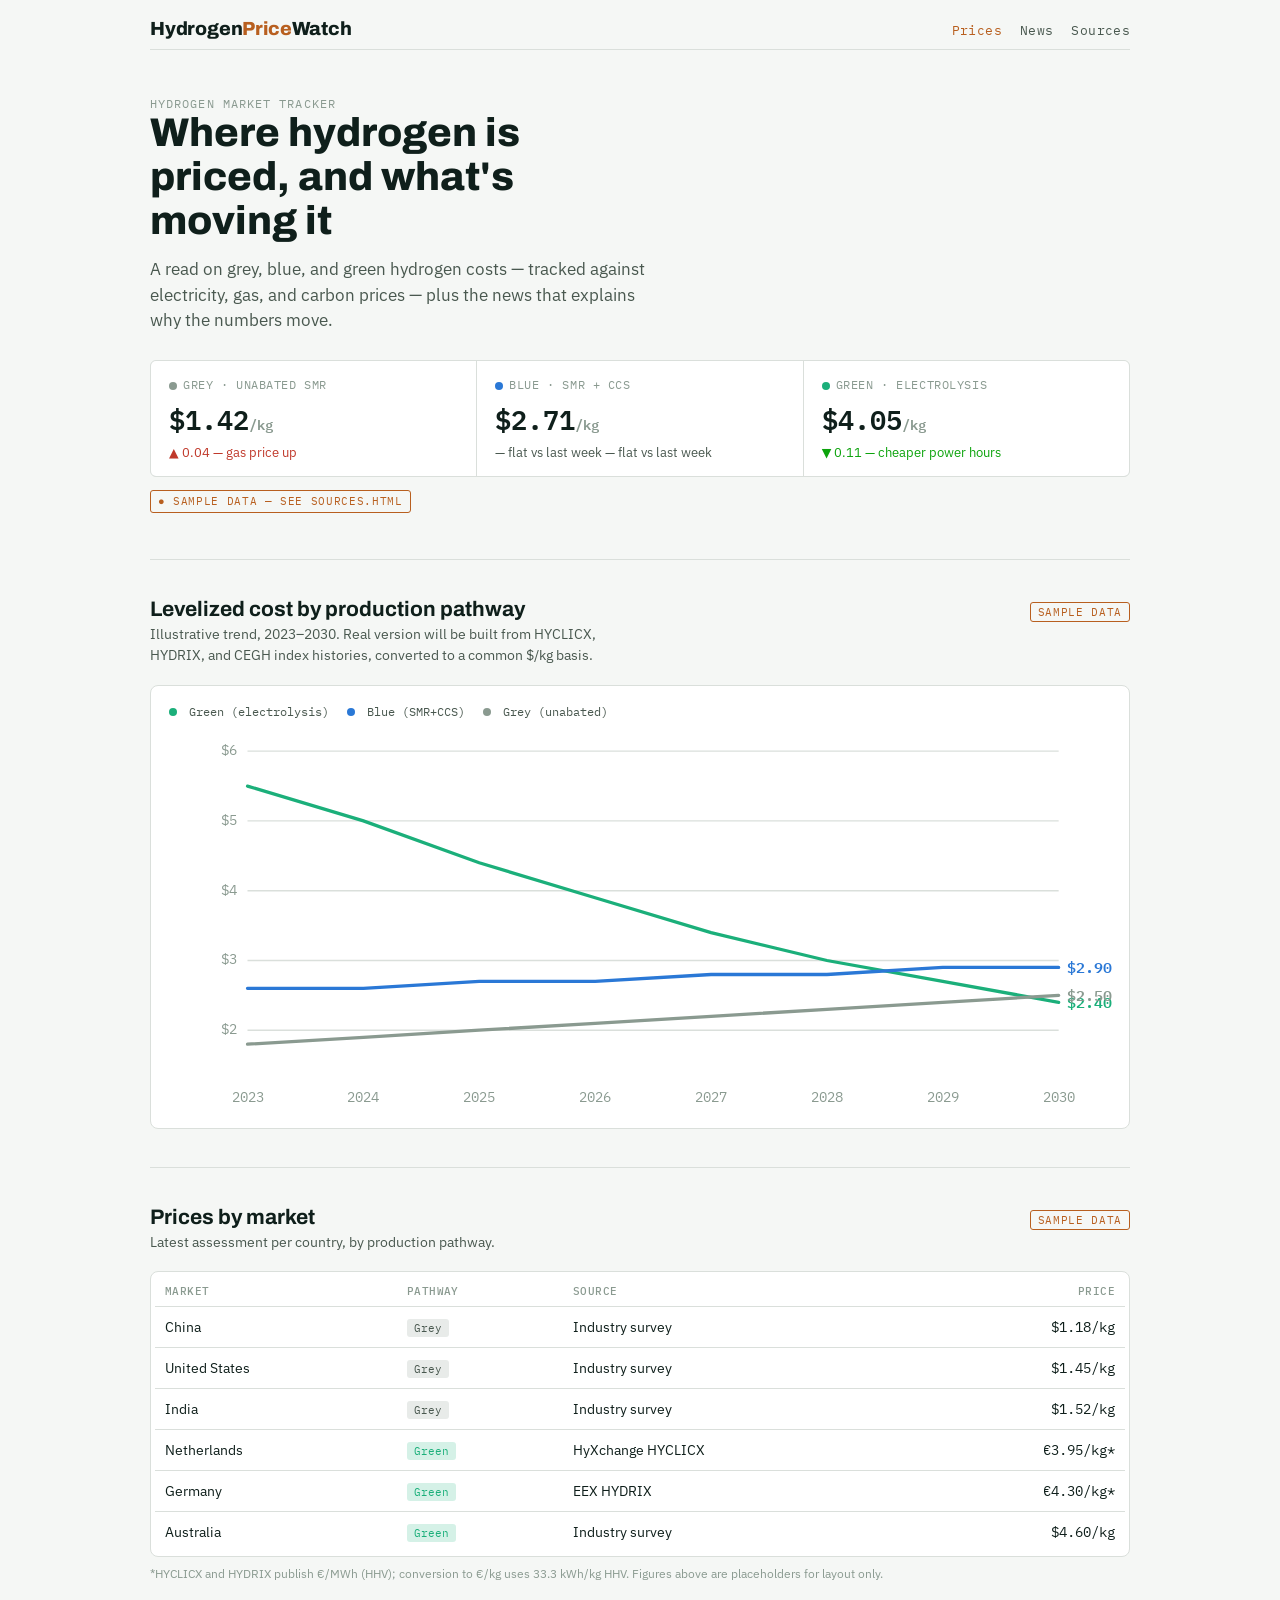
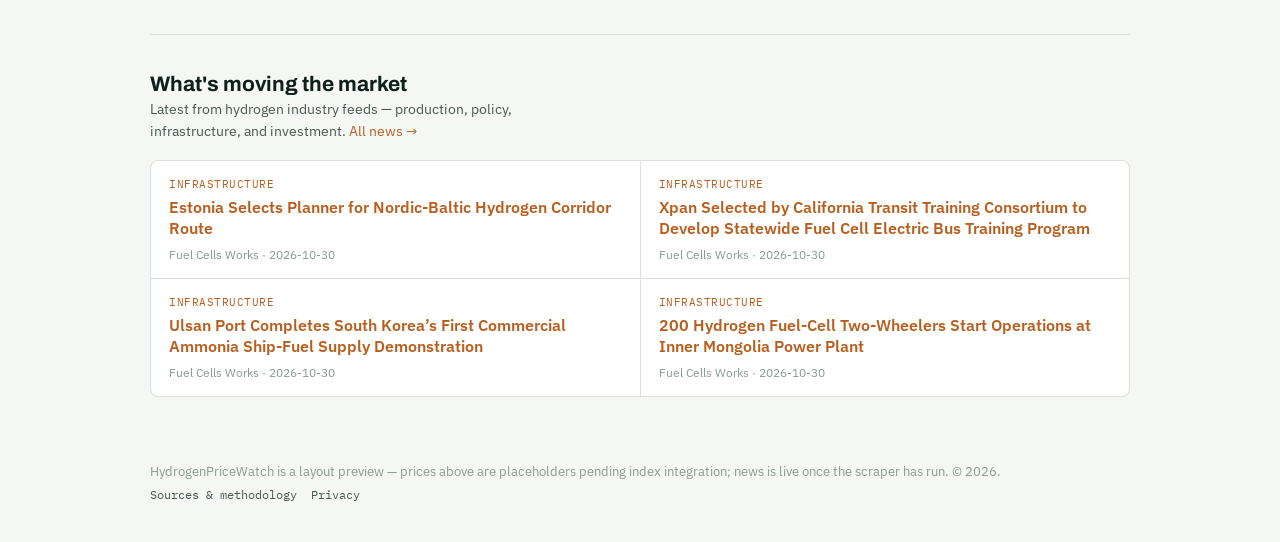
==== index.html @ 7a3e1043 "Scaffold HydrogenPriceWatch site with live news feed and placeholder price tracker Static HTML/CSS/J" ====
<!DOCTYPE html>
<html lang="en">
<head>
<meta charset="UTF-8">
<meta name="viewport" content="width=device-width, initial-scale=1.0">
<meta name="description" content="Hydrogen price tracker and news hub: grey, blue and green hydrogen cost indices, by-market comparisons, and the industry news behind the moves.">
<title>HydrogenPriceWatch — Hydrogen Price Tracker &amp; News</title>
<link rel="canonical" href="https://hydrogenpricewatch.com/">

<link rel="preconnect" href="https://fonts.googleapis.com">
<link rel="preconnect" href="https://fonts.gstatic.com" crossorigin>
<link href="https://fonts.googleapis.com/css2?family=Archivo:wght@600;700;800&family=IBM+Plex+Sans:wght@400;500;600&family=IBM+Plex+Mono:wght@400;500;600&display=swap" rel="stylesheet">
<link rel="stylesheet" href="/assets/css/main.css">

<!-- Google Analytics — replace G-XXXXXXXXXX once a GA4 property exists for this site -->
<script async src="https://www.googletagmanager.com/gtag/js?id=G-XXXXXXXXXX"></script>
<script>
  window.dataLayer = window.dataLayer || [];
  function gtag(){dataLayer.push(arguments);}
  gtag('js', new Date());
  gtag('config', 'G-XXXXXXXXXX');
</script>
</head>
<body>
<div class="wrap">

<header class="site">
  <div class="sitehead">
    <div class="logo">Hydrogen<span>Price</span>Watch</div>
    <nav class="sitenav">
      <a href="/" class="active">Prices</a>
      <a href="/news.html">News</a>
      <a href="/sources.html">Sources</a>
    </nav>
  </div>
</header>

<section class="hero">
  <div class="eyebrow">Hydrogen market tracker</div>
  <h1>Where hydrogen is priced, and what's moving it</h1>
  <p class="lede">A read on grey, blue, and green hydrogen costs — tracked against electricity, gas, and carbon prices — plus the news that explains why the numbers move.</p>

  <div class="snapshot" id="snapshot"></div>
  <p style="margin-top:10px;"><span class="sample-tag">● sample data — see sources.html</span></p>
</section>

<section>
  <div class="section-head">
    <div>
      <h2>Levelized cost by production pathway</h2>
      <p>Illustrative trend, 2023–2030. Real version will be built from HYCLICX, HYDRIX, and CEGH index histories, converted to a common $/kg basis.</p>
    </div>
    <span class="sample-tag">sample data</span>
  </div>

  <div class="chart-wrap">
    <div class="legend">
      <span><span class="dot" style="background:var(--series-aqua)"></span>Green (electrolysis)</span>
      <span><span class="dot" style="background:var(--series-blue)"></span>Blue (SMR+CCS)</span>
      <span><span class="dot" style="background:var(--series-grey)"></span>Grey (unabated)</span>
    </div>
    <svg class="chart" viewBox="0 0 720 300" id="lcoh-chart"></svg>
    <div id="tooltip"></div>
  </div>
</section>

<section id="market">
  <div class="section-head">
    <div>
      <h2>Prices by market</h2>
      <p>Latest assessment per country, by production pathway.</p>
    </div>
    <span class="sample-tag">sample data</span>
  </div>
  <div class="tablewrap">
    <table>
      <thead><tr><th>Market</th><th>Pathway</th><th>Source</th><th style="text-align:right;">Price</th></tr></thead>
      <tbody id="market-table-body"></tbody>
    </table>
  </div>
  <p id="market-footnote" style="font-size:12px;color:var(--muted);margin-top:8px;"></p>
</section>

<section id="news-preview">
  <div class="section-head">
    <div>
      <h2>What's moving the market</h2>
      <p>Latest from hydrogen industry feeds — production, policy, infrastructure, and investment. <a href="/news.html">All news →</a></p>
    </div>
  </div>
  <div class="newsgrid" id="news-grid"></div>
</section>

</div>

<footer class="site"><div class="wrap">
  HydrogenPriceWatch is a layout preview — prices above are placeholders pending index integration; news is live once the scraper has run. © 2026.
  <nav><a href="/sources.html">Sources &amp; methodology</a><a href="/privacy.html">Privacy</a></nav>
</div></footer>

<script src="/assets/js/site.js"></script>
<script>
  Promise.all([
    HPW.loadJSON('/json/price_snapshot.json'),
    HPW.loadJSON('/json/price_history.json'),
    HPW.loadJSON('/json/market_prices.json'),
    HPW.loadJSON('/json/news.json')
  ]).then(function(results){
    HPW.renderSnapshot(results[0]);
    HPW.renderChart(results[1]);
    HPW.renderMarketTable(results[2]);
    HPW.renderNews(results[3], {targetId: 'news-grid', limit: 4});
  });
</script>
</body>
</html>
---- assets/css/main.css ----
/* layout: hero -> today's snapshot cards -> LCOH trend chart -> market comparison table -> news river -> sources/methodology footer */
:root{
  color-scheme: light;
  --bg:#f5f7f5; --surface:#ffffff; --surface-2:#eef2f0;
  --text-primary:#0f1f1b; --text-secondary:#49584f; --muted:#8a9a90;
  --line:#dadfdb; --accent:#b85f1f; --accent-ink:#ffffff;
  --series-blue:#2a78d6; --series-aqua:#1baf7a; --series-grey:#8a9a90;
  --good:#0ca30c;
  --font-display:'Archivo',system-ui,sans-serif;
  --font-body:'IBM Plex Sans',system-ui,sans-serif;
  --font-mono:'IBM Plex Mono',ui-monospace,monospace;
}
@media (prefers-color-scheme: dark){
  :root:not([data-theme="light"]){
    color-scheme: dark;
    --bg:#0e1613; --surface:#15201b; --surface-2:#1b2822;
    --text-primary:#eef2ef; --text-secondary:#b4c2b9; --muted:#74857c;
    --line:#2a3630; --accent:#e08a3c; --accent-ink:#1a1006;
    --series-blue:#3987e5; --series-aqua:#199e70; --series-grey:#8a9a90;
    --good:#0ca30c;
  }
}
:root[data-theme="dark"]{
  color-scheme: dark;
  --bg:#0e1613; --surface:#15201b; --surface-2:#1b2822;
  --text-primary:#eef2ef; --text-secondary:#b4c2b9; --muted:#74857c;
  --line:#2a3630; --accent:#e08a3c; --accent-ink:#1a1006;
  --series-blue:#3987e5; --series-aqua:#199e70; --series-grey:#8a9a90;
  --good:#0ca30c;
}
*{box-sizing:border-box;}
html,body{margin:0;}
body{
  background:var(--bg); color:var(--text-primary);
  font-family:var(--font-body);
  padding-left:max(16px, env(safe-area-inset-left,0px));
  padding-right:max(16px, env(safe-area-inset-right,0px));
}
.wrap{max-width:980px;margin:0 auto;}
h1,h2,h3{font-family:var(--font-display);margin:0;}
p{line-height:1.55;}
.eyebrow{font-family:var(--font-mono);font-size:12px;letter-spacing:.09em;text-transform:uppercase;color:var(--muted);}
a{color:var(--accent);text-decoration:none;}
a:hover{text-decoration:underline;}
.sample-tag{
  display:inline-flex;align-items:center;gap:6px;
  font-family:var(--font-mono);font-size:11px;letter-spacing:.06em;text-transform:uppercase;
  color:var(--accent);border:1px solid var(--accent);border-radius:3px;padding:2px 7px;
}

header.site{padding:18px 0 10px;border-bottom:1px solid var(--line);}
.sitehead{display:flex;align-items:baseline;justify-content:space-between;gap:16px;flex-wrap:wrap;}
.logo{font-family:var(--font-display);font-weight:800;font-size:19px;letter-spacing:-.01em;color:var(--text-primary);}
.logo span{color:var(--accent);}
nav.sitenav{display:flex;gap:18px;font-family:var(--font-mono);font-size:12.5px;letter-spacing:.03em;}
nav.sitenav a{color:var(--text-secondary);}
nav.sitenav a:hover{color:var(--accent);text-decoration:none;}
nav.sitenav a.active{color:var(--accent);}

.hero{padding:46px 0 30px;border-bottom:1px solid var(--line);}
.hero h1{font-size:clamp(26px,4.4vw,40px);font-weight:800;line-height:1.1;max-width:18ch;}
.hero p.lede{font-size:16.5px;color:var(--text-secondary);max-width:50ch;margin-top:14px;}

.snapshot{display:grid;grid-template-columns:repeat(3,1fr);gap:1px;background:var(--line);border:1px solid var(--line);border-radius:6px;overflow:hidden;margin-top:26px;}
.card{background:var(--surface);padding:16px 18px;min-width:0;}
.card .label{font-family:var(--font-mono);font-size:11.5px;letter-spacing:.05em;text-transform:uppercase;color:var(--muted);}
.card .price{font-family:var(--font-mono);font-weight:600;font-size:27px;font-variant-numeric:tabular-nums;margin-top:6px;}
.card .delta{font-size:12.5px;margin-top:4px;color:var(--text-secondary);}
.card .delta.up{color:#c0392b;}
.card .delta.down{color:var(--good);}
.dot{display:inline-block;width:8px;height:8px;border-radius:50%;margin-right:6px;vertical-align:middle;}

section{padding:38px 0;border-bottom:1px solid var(--line);}
section:last-of-type{border-bottom:none;}
.section-head{display:flex;align-items:baseline;justify-content:space-between;gap:12px;flex-wrap:wrap;margin-bottom:18px;}
.section-head h2{font-size:21px;}
.section-head p{color:var(--text-secondary);font-size:14px;margin:4px 0 0;max-width:56ch;}

.chart-wrap{background:var(--surface);border:1px solid var(--line);border-radius:8px;padding:18px 18px 10px;position:relative;}
.legend{display:flex;gap:18px;flex-wrap:wrap;font-family:var(--font-mono);font-size:12px;color:var(--text-secondary);margin-bottom:6px;}
.legend span{display:inline-flex;align-items:center;gap:6px;}
svg.chart{width:100%;height:auto;overflow:visible;display:block;}
.gridline{stroke:var(--line);stroke-width:1;}
.axislabel{font-family:var(--font-mono);font-size:10.5px;fill:var(--muted);}
.endlabel{font-family:var(--font-mono);font-size:11.5px;font-weight:600;}
.hitcol{fill:transparent;}
.hitcol:hover{fill:var(--surface-2);}
.hoverline{stroke:var(--muted);stroke-width:1;stroke-dasharray:3 3;opacity:0;pointer-events:none;}
#tooltip{
  position:absolute;pointer-events:none;background:var(--text-primary);color:var(--bg);
  font-family:var(--font-mono);font-size:11.5px;padding:8px 10px;border-radius:5px;
  opacity:0;transform:translate(-50%,-8px);transition:opacity .08s;white-space:nowrap;z-index:5;
}
#tooltip .row{display:flex;gap:8px;justify-content:space-between;font-variant-numeric:tabular-nums;}

table{width:100%;border-collapse:collapse;font-size:14px;}
th{font-family:var(--font-mono);font-size:11px;letter-spacing:.04em;text-transform:uppercase;color:var(--muted);text-align:left;font-weight:500;padding:8px 10px;border-bottom:1px solid var(--line);}
td{padding:11px 10px;border-bottom:1px solid var(--line);}
td.num{font-family:var(--font-mono);font-variant-numeric:tabular-nums;text-align:right;}
tr:last-child td{border-bottom:none;}
.typepill{font-family:var(--font-mono);font-size:11px;padding:2px 7px;border-radius:3px;}
.pill-grey{background:color-mix(in srgb, var(--series-grey) 20%, transparent);color:var(--text-secondary);}
.pill-blue{background:color-mix(in srgb, var(--series-blue) 18%, transparent);color:var(--series-blue);}
.pill-green{background:color-mix(in srgb, var(--series-aqua) 18%, transparent);color:var(--series-aqua);}
.tablewrap{overflow-x:auto;border:1px solid var(--line);border-radius:8px;background:var(--surface);padding:4px;}
.tablewrap table{min-width:560px;}

.newsgrid{display:grid;grid-template-columns:repeat(2,1fr);gap:1px;background:var(--line);border:1px solid var(--line);border-radius:8px;overflow:hidden;}
.newsitem{background:var(--surface);padding:16px 18px;min-width:0;}
.newsitem .cat{font-family:var(--font-mono);font-size:10.5px;letter-spacing:.05em;text-transform:uppercase;color:var(--accent);}
.newsitem h3{font-size:15.5px;margin-top:6px;line-height:1.35;font-family:var(--font-body);font-weight:600;}
.newsitem .meta{font-size:12px;color:var(--muted);margin-top:8px;}
.newslist{display:flex;flex-direction:column;gap:1px;background:var(--line);border:1px solid var(--line);border-radius:8px;overflow:hidden;}
.newslist .newsitem{display:flex;flex-wrap:wrap;gap:4px 14px;align-items:baseline;}
.newslist .newsitem h3{flex:1;min-width:220px;margin-top:0;}

.sourcelist{display:grid;gap:10px;}
.sourcerow{display:flex;gap:14px;padding:12px 14px;background:var(--surface);border:1px solid var(--line);border-radius:6px;align-items:baseline;flex-wrap:wrap;}
.sourcerow .name{font-weight:600;min-width:220px;}
.sourcerow .desc{color:var(--text-secondary);font-size:13.5px;flex:1;min-width:0;}

.prose{max-width:70ch;}
.prose h3{font-size:16px;margin-top:22px;margin-bottom:8px;}
.prose p{color:var(--text-secondary);font-size:14.5px;}

footer.site{padding:28px 0 40px;color:var(--muted);font-size:12.5px;}
footer.site a{color:var(--text-secondary);}
footer.site nav{display:flex;gap:14px;margin-top:8px;font-family:var(--font-mono);font-size:12px;}

@media (max-width:640px){
  .snapshot{grid-template-columns:1fr;}
  .newsgrid{grid-template-columns:1fr;}
}
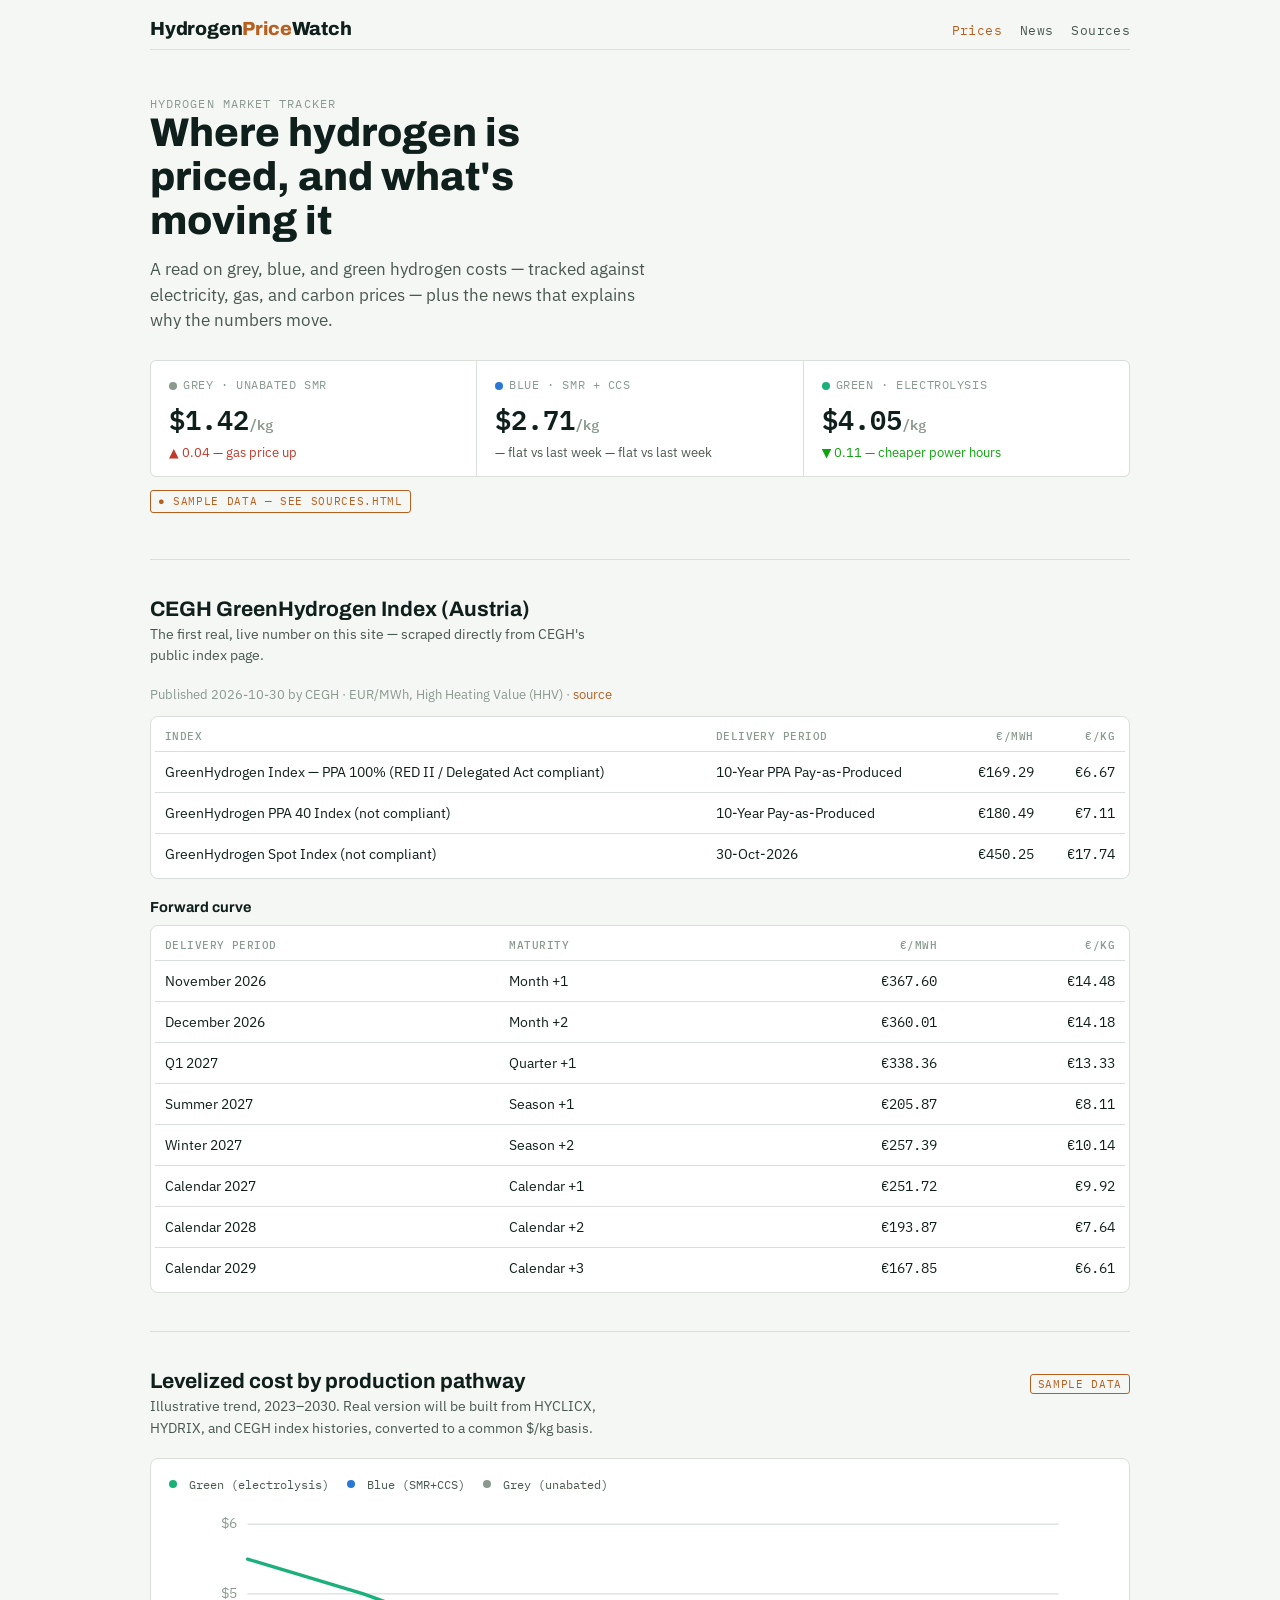
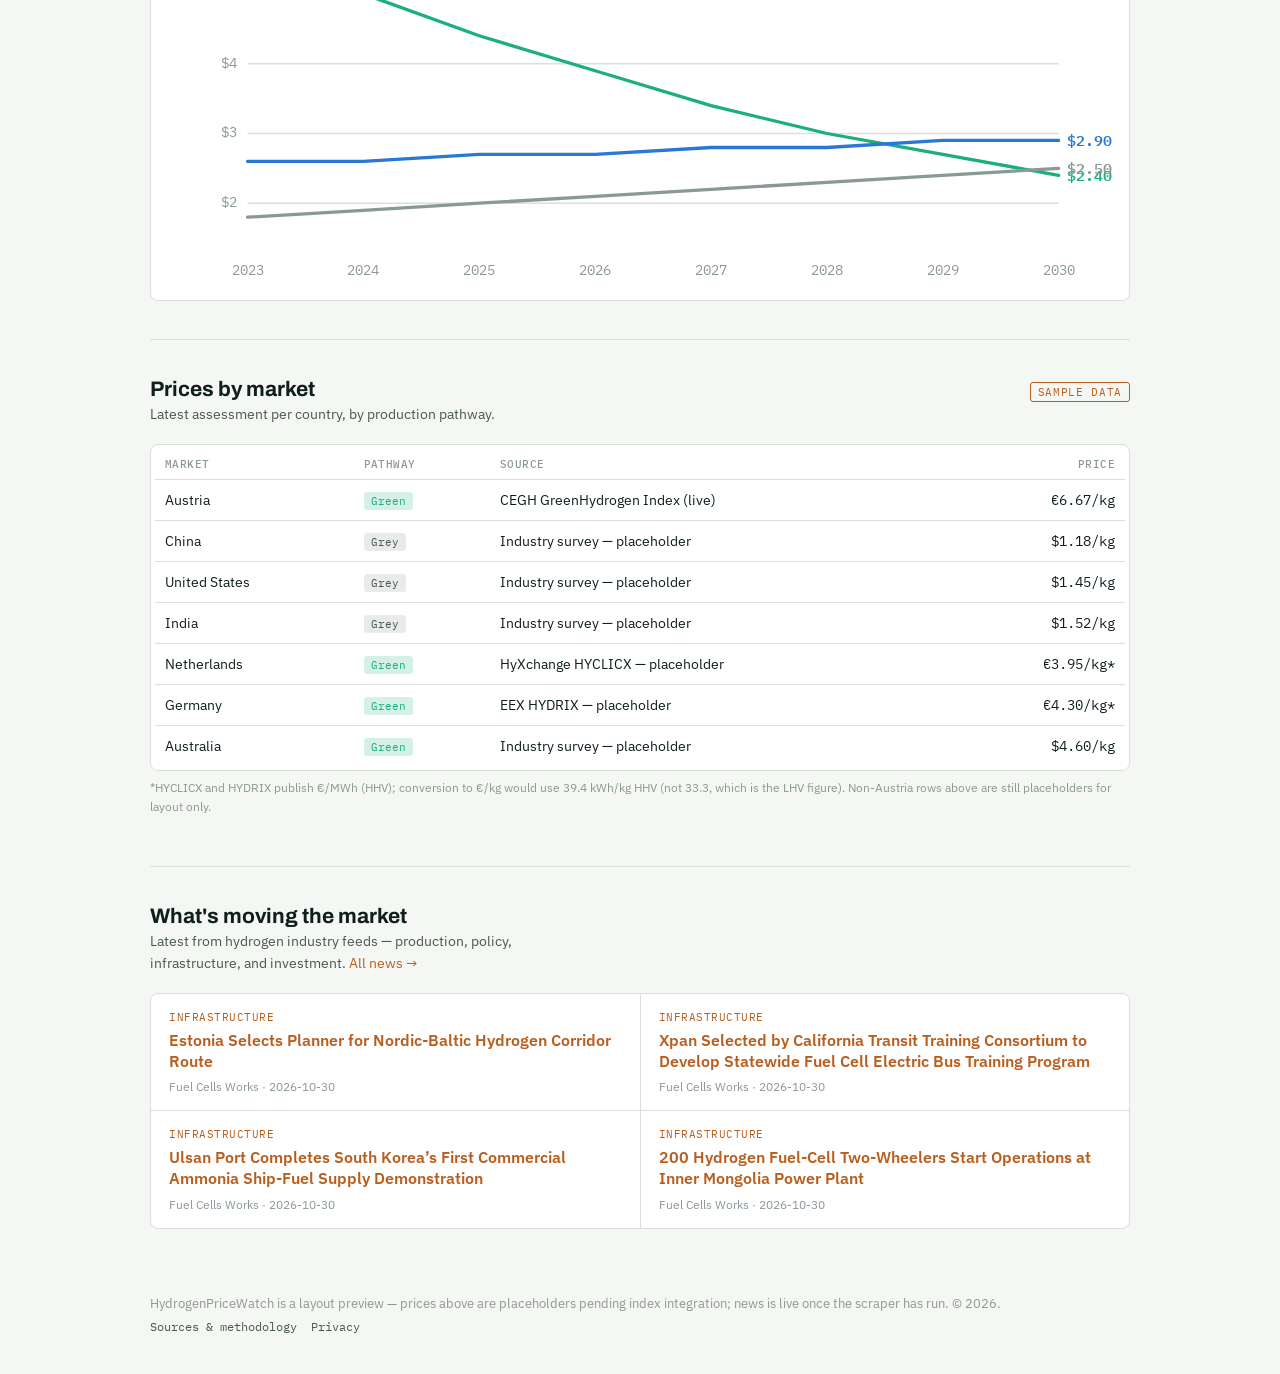
==== commit 4229b2f5: "Add real CEGH GreenHydrogen Index scraper, wire it into the home page CEGH publishes PPA100/PPA40/sp" ====
--- a/index.html
+++ b/index.html
@@ -42,6 +42,16 @@
 
   <div class="snapshot" id="snapshot"></div>
   <p style="margin-top:10px;"><span class="sample-tag">● sample data — see sources.html</span></p>
+</section>
+
+<section id="cegh">
+  <div class="section-head">
+    <div>
+      <h2>CEGH GreenHydrogen Index (Austria)</h2>
+      <p>The first real, live number on this site — scraped directly from CEGH's public index page.</p>
+    </div>
+  </div>
+  <div id="cegh-index"></div>
 </section>
 
 <section>
@@ -104,12 +114,14 @@
     HPW.loadJSON('/json/price_snapshot.json'),
     HPW.loadJSON('/json/price_history.json'),
     HPW.loadJSON('/json/market_prices.json'),
-    HPW.loadJSON('/json/news.json')
+    HPW.loadJSON('/json/news.json'),
+    HPW.loadJSON('/json/cegh_index.json')
   ]).then(function(results){
     HPW.renderSnapshot(results[0]);
     HPW.renderChart(results[1]);
     HPW.renderMarketTable(results[2]);
     HPW.renderNews(results[3], {targetId: 'news-grid', limit: 4});
+    HPW.renderCeghIndex(results[4]);
   });
 </script>
 </body>
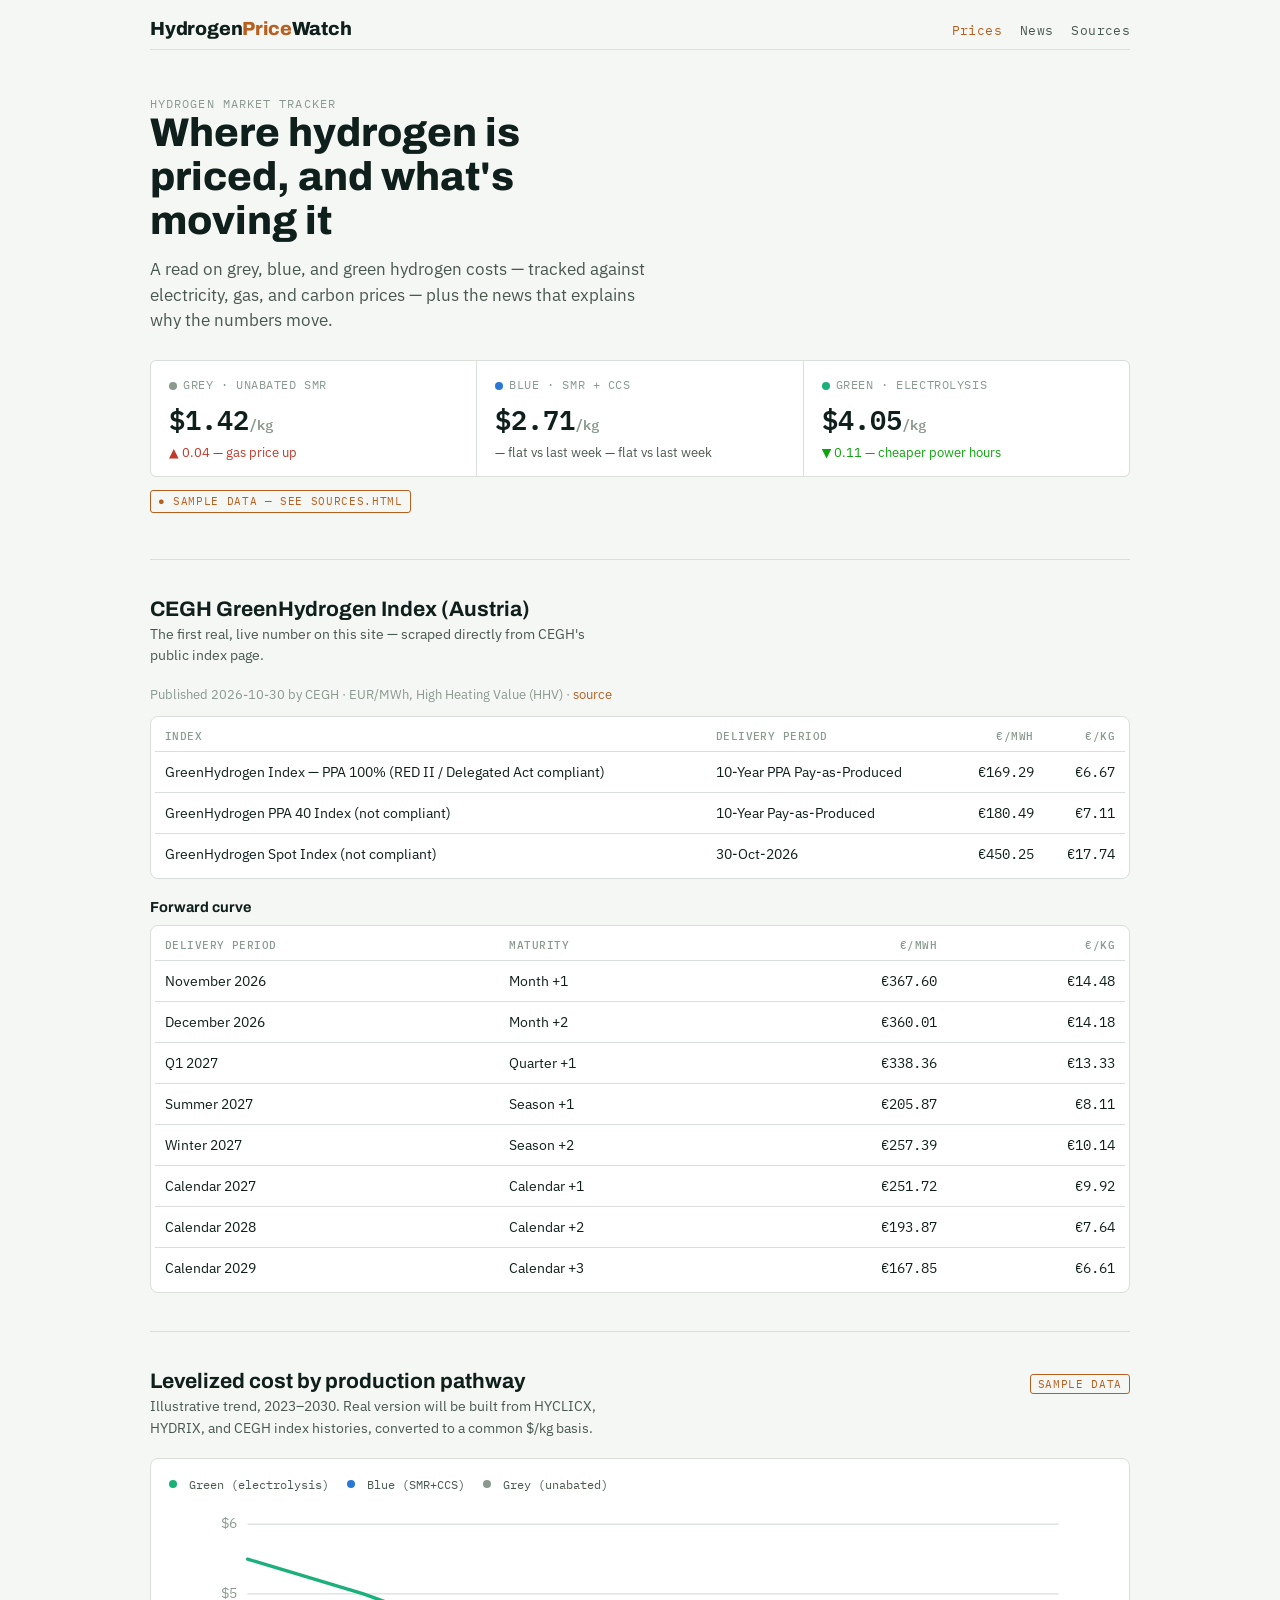
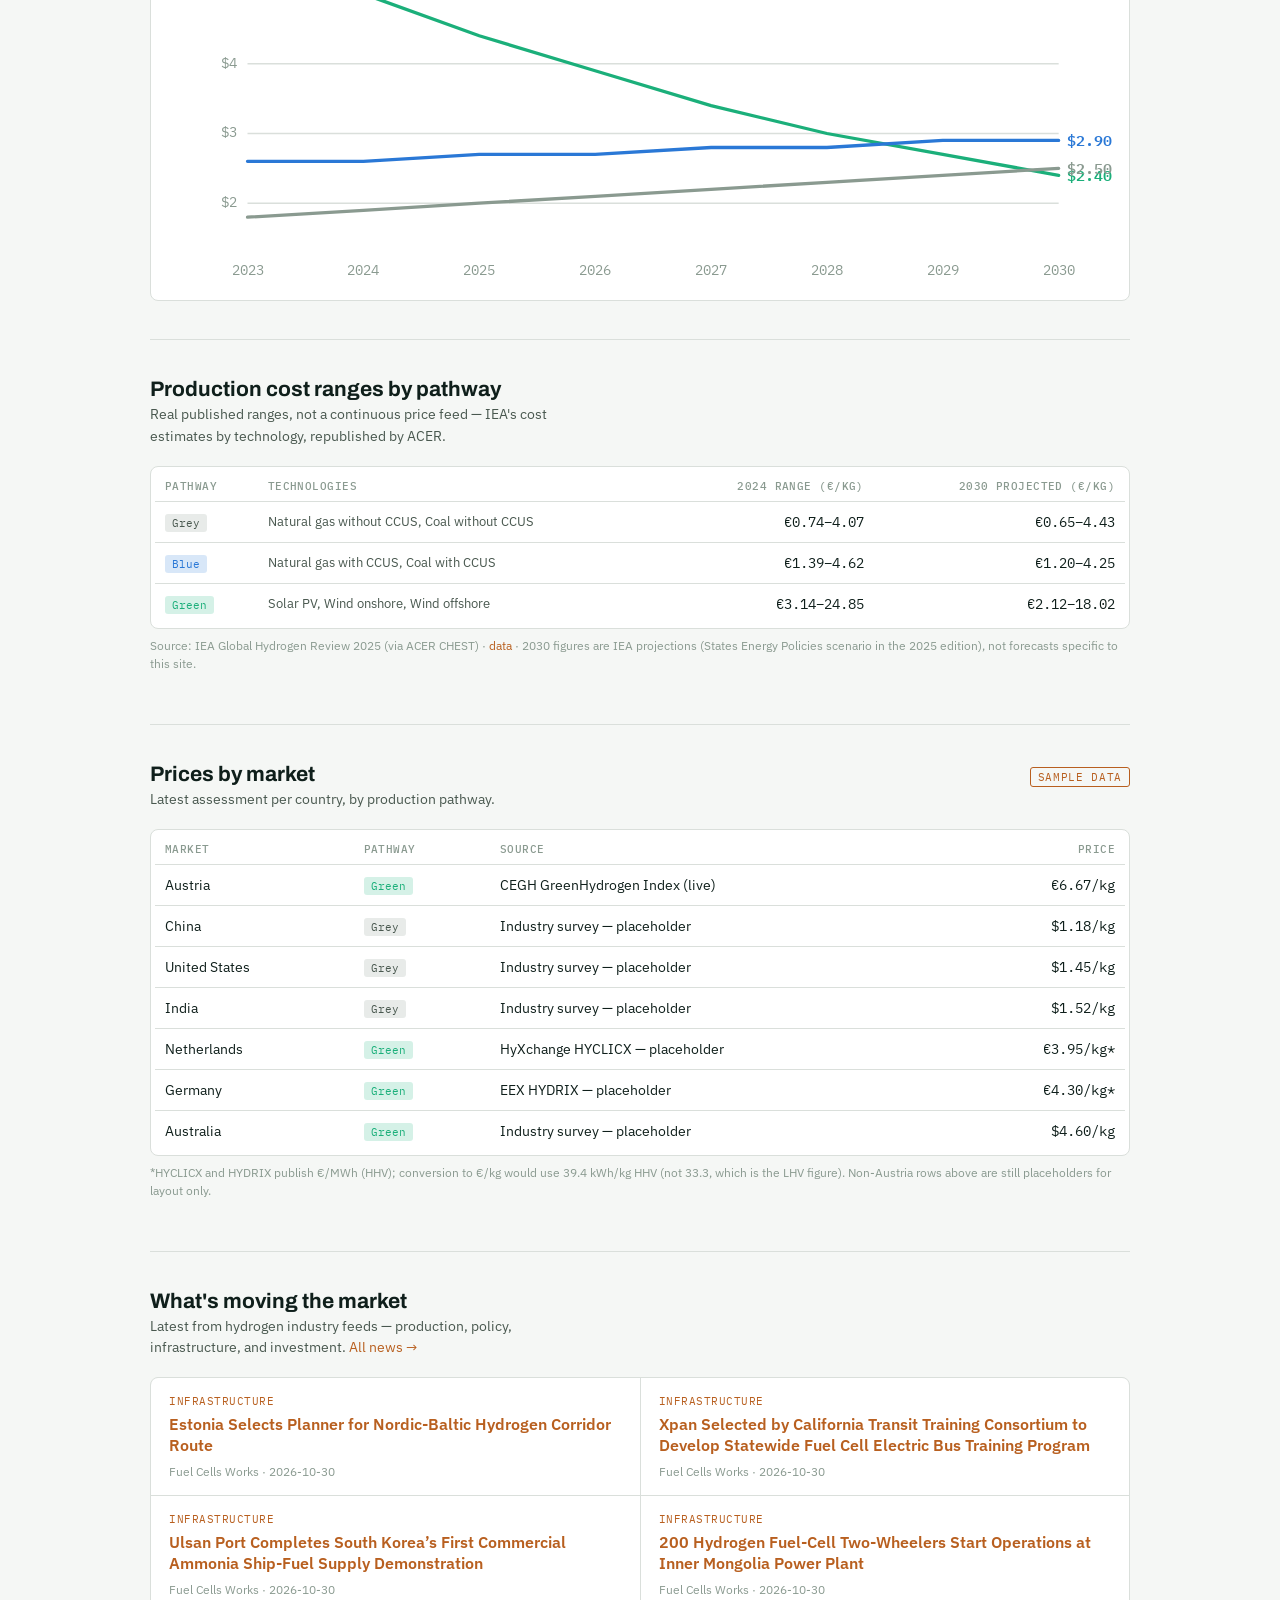
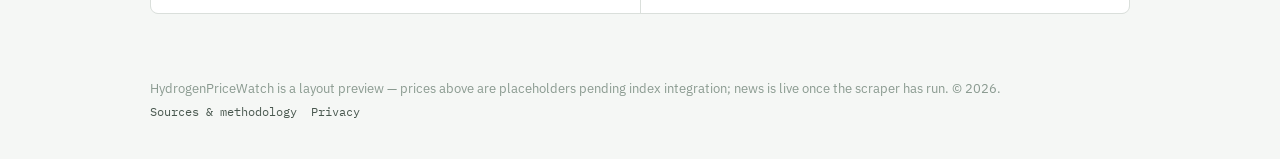
==== commit 35c0d11f: "Add IEA production cost benchmark (via ACER CHEST) for grey/blue/green ACER republishes the full IEA" ====
--- a/index.html
+++ b/index.html
@@ -12,13 +12,13 @@
 <link href="https://fonts.googleapis.com/css2?family=Archivo:wght@600;700;800&family=IBM+Plex+Sans:wght@400;500;600&family=IBM+Plex+Mono:wght@400;500;600&display=swap" rel="stylesheet">
 <link rel="stylesheet" href="/assets/css/main.css">
 
-<!-- Google Analytics — replace G-XXXXXXXXXX once a GA4 property exists for this site -->
-<script async src="https://www.googletagmanager.com/gtag/js?id=G-XXXXXXXXXX"></script>
+<!-- Google tag (gtag.js) -->
+<script async src="https://www.googletagmanager.com/gtag/js?id=G-CPQGCNXJ1Z"></script>
 <script>
   window.dataLayer = window.dataLayer || [];
   function gtag(){dataLayer.push(arguments);}
   gtag('js', new Date());
-  gtag('config', 'G-XXXXXXXXXX');
+  gtag('config', 'G-CPQGCNXJ1Z');
 </script>
 </head>
 <body>
@@ -74,6 +74,16 @@
   </div>
 </section>
 
+<section id="iea">
+  <div class="section-head">
+    <div>
+      <h2>Production cost ranges by pathway</h2>
+      <p>Real published ranges, not a continuous price feed — IEA's cost estimates by technology, republished by ACER.</p>
+    </div>
+  </div>
+  <div id="iea-costs"></div>
+</section>
+
 <section id="market">
   <div class="section-head">
     <div>
@@ -115,13 +125,15 @@
     HPW.loadJSON('/json/price_history.json'),
     HPW.loadJSON('/json/market_prices.json'),
     HPW.loadJSON('/json/news.json'),
-    HPW.loadJSON('/json/cegh_index.json')
+    HPW.loadJSON('/json/cegh_index.json'),
+    HPW.loadJSON('/json/iea_hydrogen_costs.json')
   ]).then(function(results){
     HPW.renderSnapshot(results[0]);
     HPW.renderChart(results[1]);
     HPW.renderMarketTable(results[2]);
     HPW.renderNews(results[3], {targetId: 'news-grid', limit: 4});
     HPW.renderCeghIndex(results[4]);
+    HPW.renderIeaCosts(results[5]);
   });
 </script>
 </body>
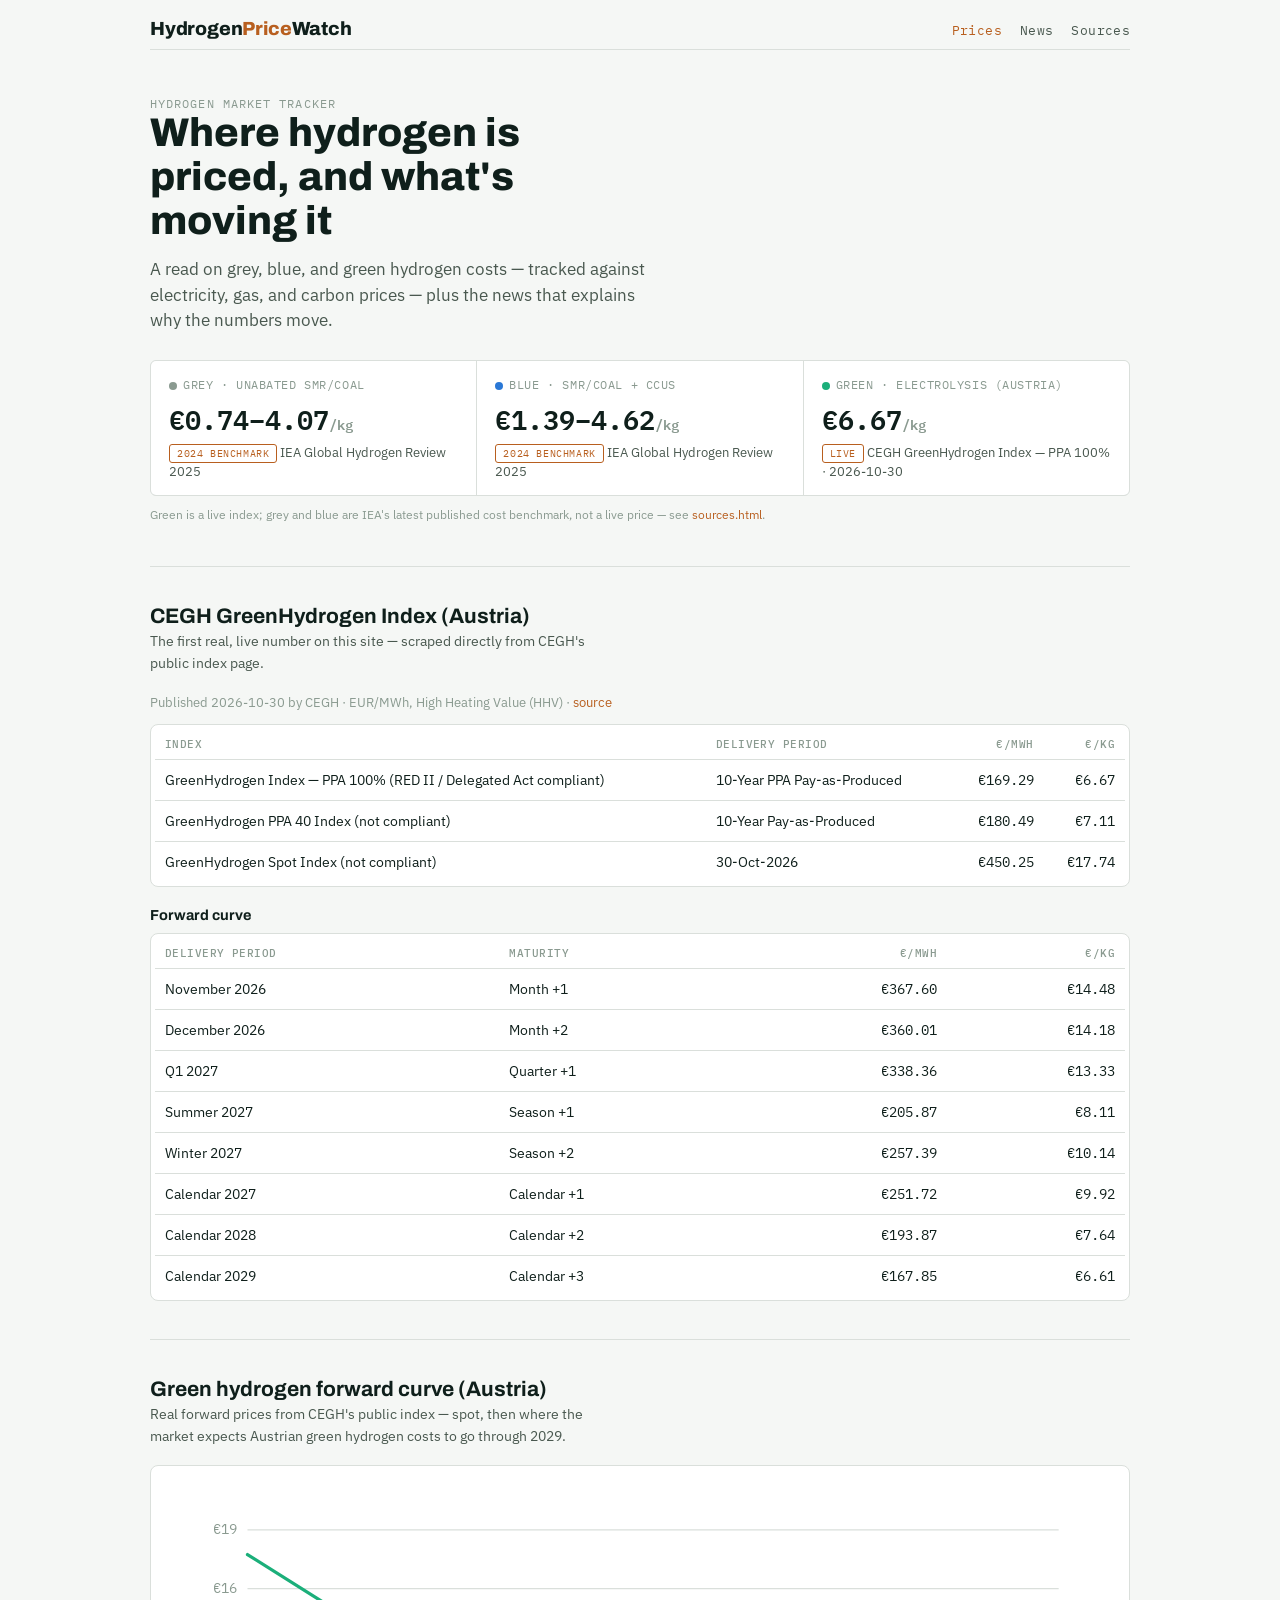
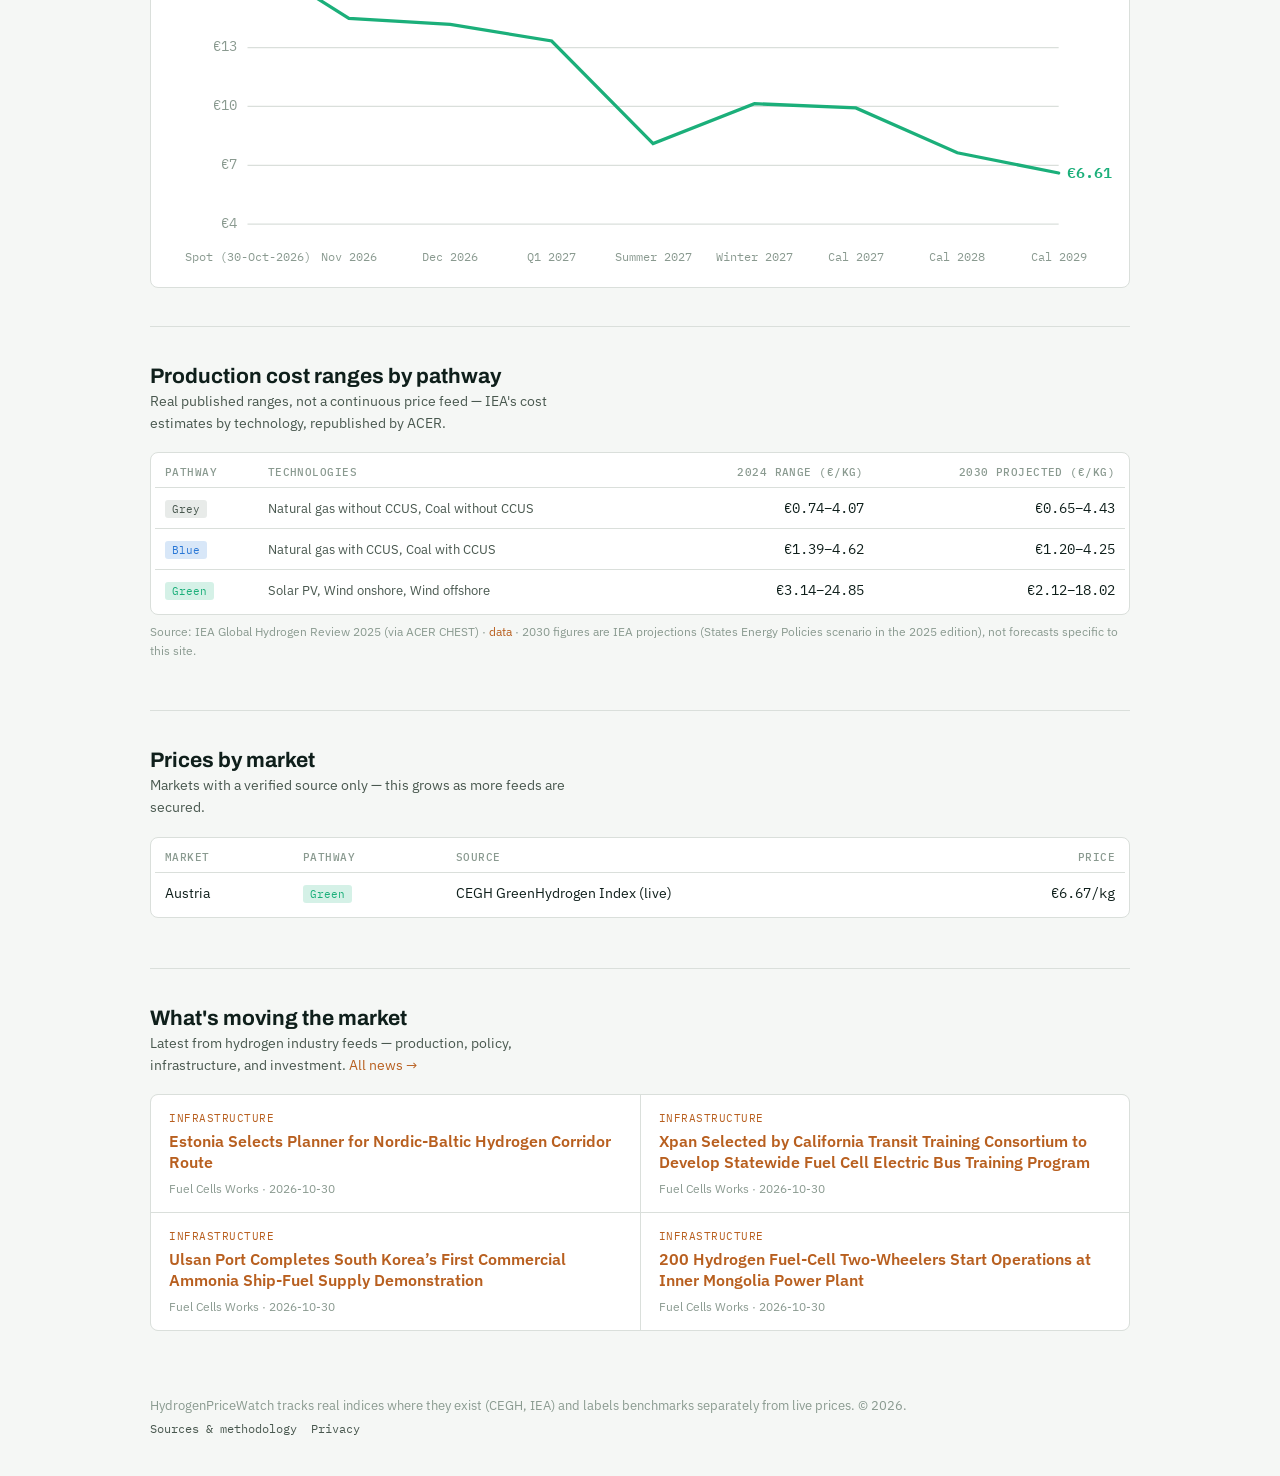
==== commit c7e9b85b: "Replace placeholder snapshot/chart/market data with real CEGH + IEA figures - scripts/build_homepage" ====
--- a/index.html
+++ b/index.html
@@ -41,7 +41,7 @@
   <p class="lede">A read on grey, blue, and green hydrogen costs — tracked against electricity, gas, and carbon prices — plus the news that explains why the numbers move.</p>
 
   <div class="snapshot" id="snapshot"></div>
-  <p style="margin-top:10px;"><span class="sample-tag">● sample data — see sources.html</span></p>
+  <p style="margin-top:10px;font-size:12px;color:var(--muted);">Green is a live index; grey and blue are IEA's latest published cost benchmark, not a live price — see <a href="/sources.html">sources.html</a>.</p>
 </section>
 
 <section id="cegh">
@@ -57,18 +57,12 @@
 <section>
   <div class="section-head">
     <div>
-      <h2>Levelized cost by production pathway</h2>
-      <p>Illustrative trend, 2023–2030. Real version will be built from HYCLICX, HYDRIX, and CEGH index histories, converted to a common $/kg basis.</p>
+      <h2>Green hydrogen forward curve (Austria)</h2>
+      <p>Real forward prices from CEGH's public index — spot, then where the market expects Austrian green hydrogen costs to go through 2029.</p>
     </div>
-    <span class="sample-tag">sample data</span>
   </div>
 
   <div class="chart-wrap">
-    <div class="legend">
-      <span><span class="dot" style="background:var(--series-aqua)"></span>Green (electrolysis)</span>
-      <span><span class="dot" style="background:var(--series-blue)"></span>Blue (SMR+CCS)</span>
-      <span><span class="dot" style="background:var(--series-grey)"></span>Grey (unabated)</span>
-    </div>
     <svg class="chart" viewBox="0 0 720 300" id="lcoh-chart"></svg>
     <div id="tooltip"></div>
   </div>
@@ -88,9 +82,8 @@
   <div class="section-head">
     <div>
       <h2>Prices by market</h2>
-      <p>Latest assessment per country, by production pathway.</p>
+      <p>Markets with a verified source only — this grows as more feeds are secured.</p>
     </div>
-    <span class="sample-tag">sample data</span>
   </div>
   <div class="tablewrap">
     <table>
@@ -114,7 +107,7 @@
 </div>
 
 <footer class="site"><div class="wrap">
-  HydrogenPriceWatch is a layout preview — prices above are placeholders pending index integration; news is live once the scraper has run. © 2026.
+  HydrogenPriceWatch tracks real indices where they exist (CEGH, IEA) and labels benchmarks separately from live prices. © 2026.
   <nav><a href="/sources.html">Sources &amp; methodology</a><a href="/privacy.html">Privacy</a></nav>
 </div></footer>
 
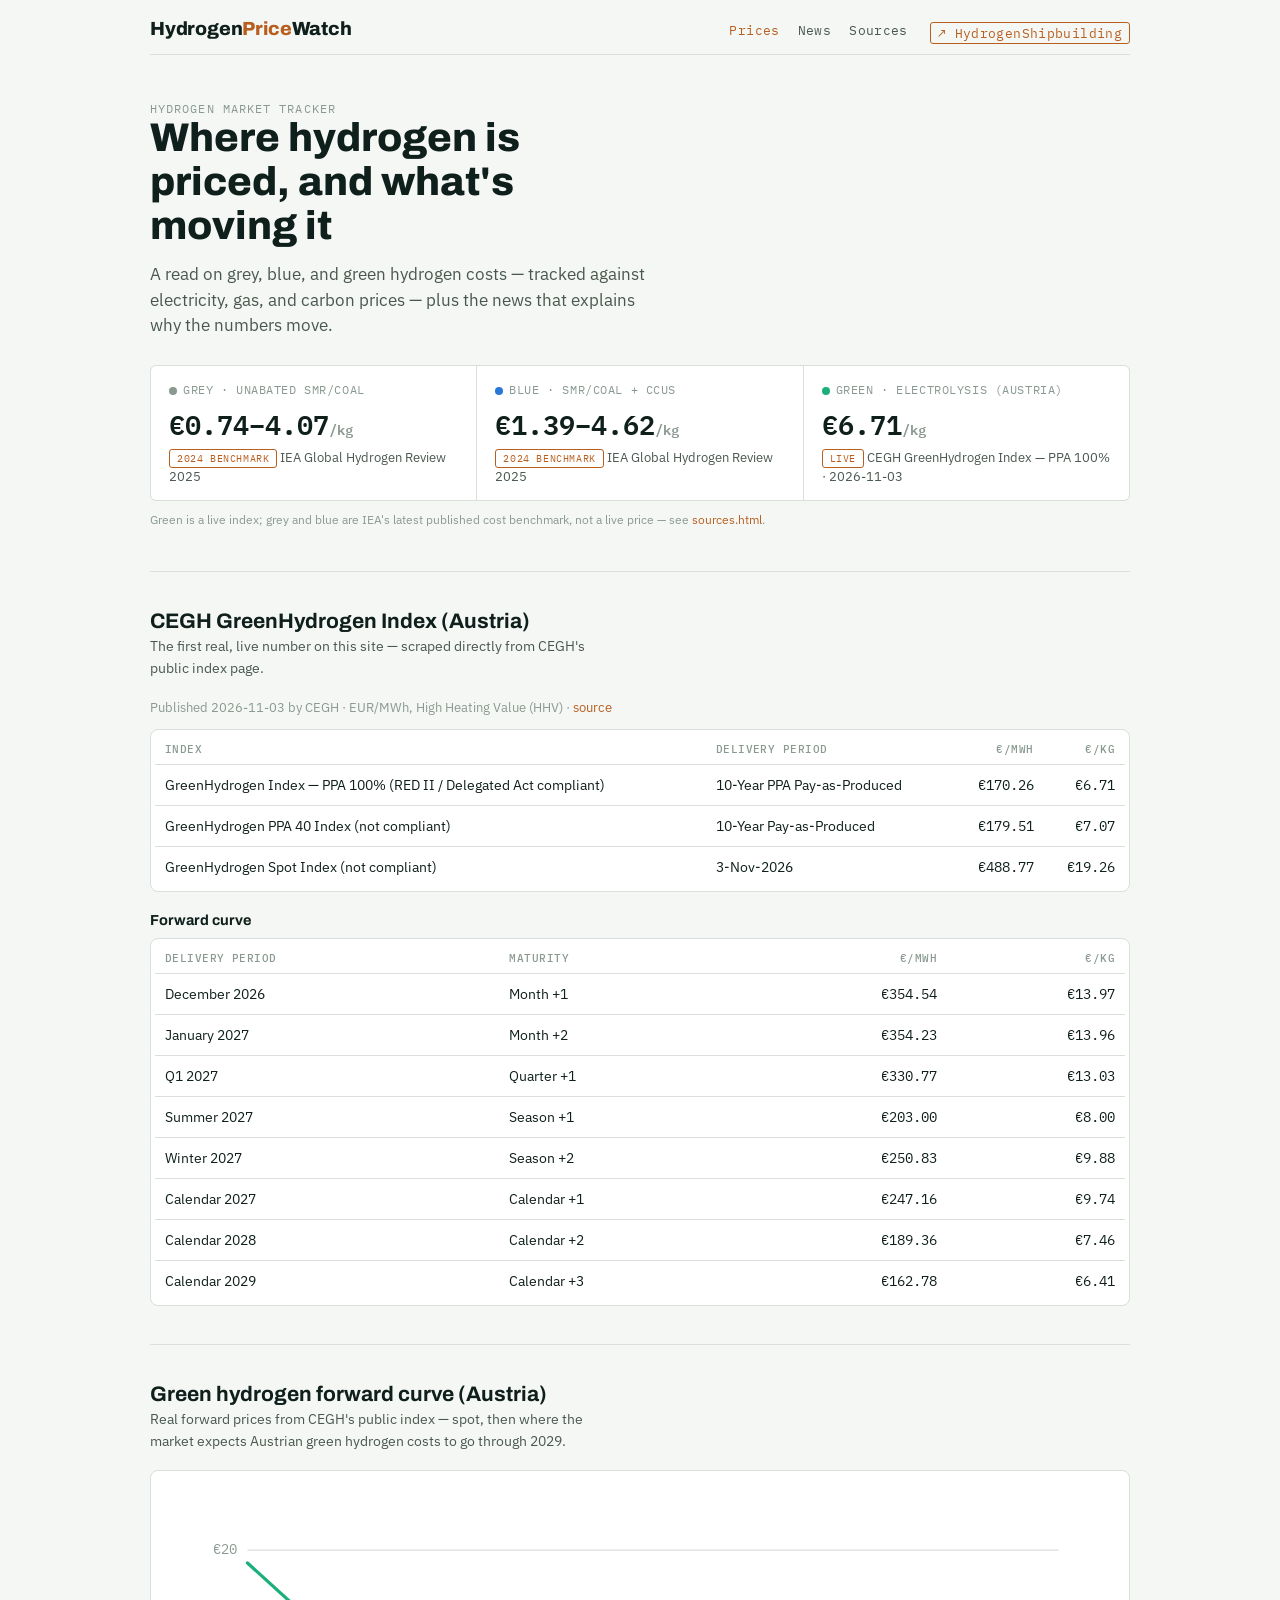
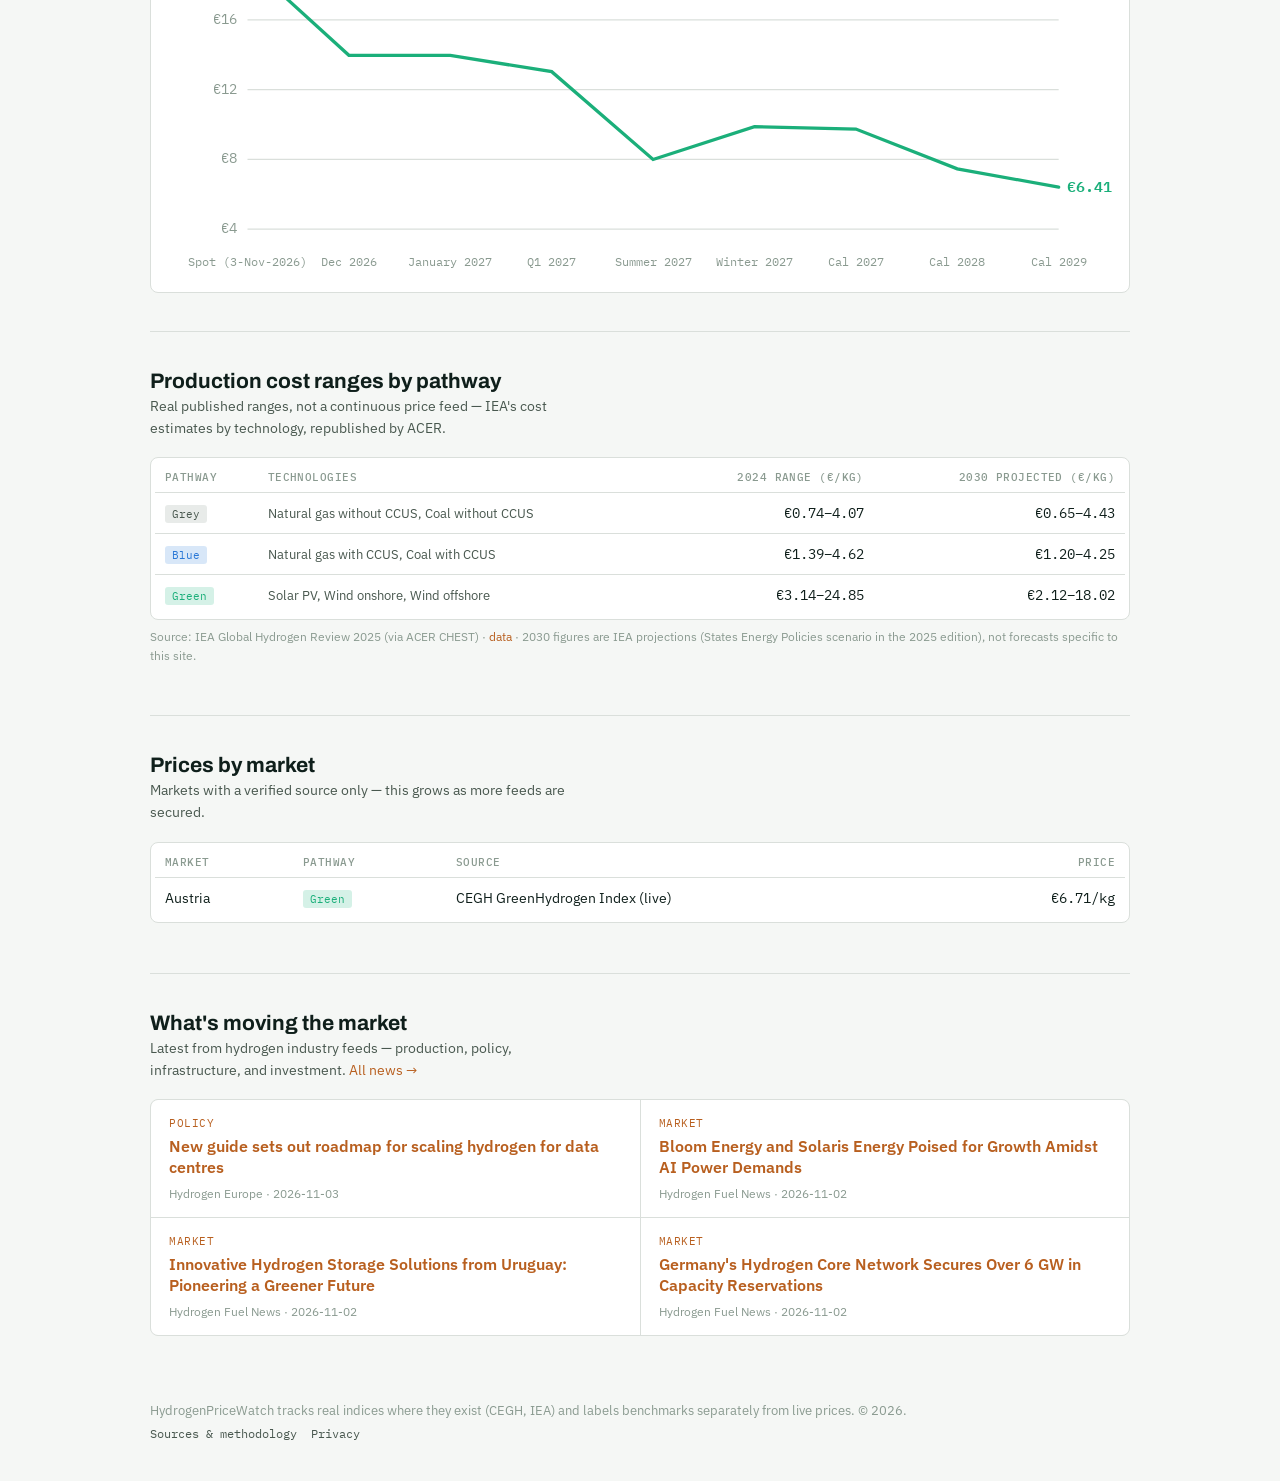
==== commit 3fe51ba6: "Add Open Graph/Twitter meta tags and a sister-site link to hydrogenshipbuilding.com OG/Twitter tags " ====
--- a/index.html
+++ b/index.html
@@ -6,6 +6,16 @@
 <meta name="description" content="Hydrogen price tracker and news hub: grey, blue and green hydrogen cost indices, by-market comparisons, and the industry news behind the moves.">
 <title>HydrogenPriceWatch — Hydrogen Price Tracker &amp; News</title>
 <link rel="canonical" href="https://hydrogenpricewatch.com/">
+
+<meta property="og:type" content="website">
+<meta property="og:url" content="https://hydrogenpricewatch.com/">
+<meta property="og:title" content="HydrogenPriceWatch — Hydrogen Price Tracker & News">
+<meta property="og:description" content="Hydrogen price tracker and news hub: grey, blue and green hydrogen cost indices, by-market comparisons, and the industry news behind the moves.">
+<meta property="og:site_name" content="HydrogenPriceWatch">
+<meta name="twitter:card" content="summary_large_image">
+<meta name="twitter:url" content="https://hydrogenpricewatch.com/">
+<meta name="twitter:title" content="HydrogenPriceWatch — Hydrogen Price Tracker & News">
+<meta name="twitter:description" content="Hydrogen price tracker and news hub: grey, blue and green hydrogen cost indices, by-market comparisons, and the industry news behind the moves.">
 
 <link rel="preconnect" href="https://fonts.googleapis.com">
 <link rel="preconnect" href="https://fonts.gstatic.com" crossorigin>
@@ -31,6 +41,7 @@
       <a href="/" class="active">Prices</a>
       <a href="/news.html">News</a>
       <a href="/sources.html">Sources</a>
+      <a href="https://hydrogenshipbuilding.com" target="_blank" rel="noopener" class="nav-sister">↗ HydrogenShipbuilding</a>
     </nav>
   </div>
 </header>
--- a/assets/css/main.css
+++ b/assets/css/main.css
@@ -56,6 +56,8 @@
 nav.sitenav a{color:var(--text-secondary);}
 nav.sitenav a:hover{color:var(--accent);text-decoration:none;}
 nav.sitenav a.active{color:var(--accent);}
+nav.sitenav a.nav-sister{color:var(--accent);border:1px solid var(--accent);border-radius:3px;padding:2px 7px;margin-left:4px;}
+nav.sitenav a.nav-sister:hover{background:var(--accent);color:var(--accent-ink);}
 
 .hero{padding:46px 0 30px;border-bottom:1px solid var(--line);}
 .hero h1{font-size:clamp(26px,4.4vw,40px);font-weight:800;line-height:1.1;max-width:18ch;}
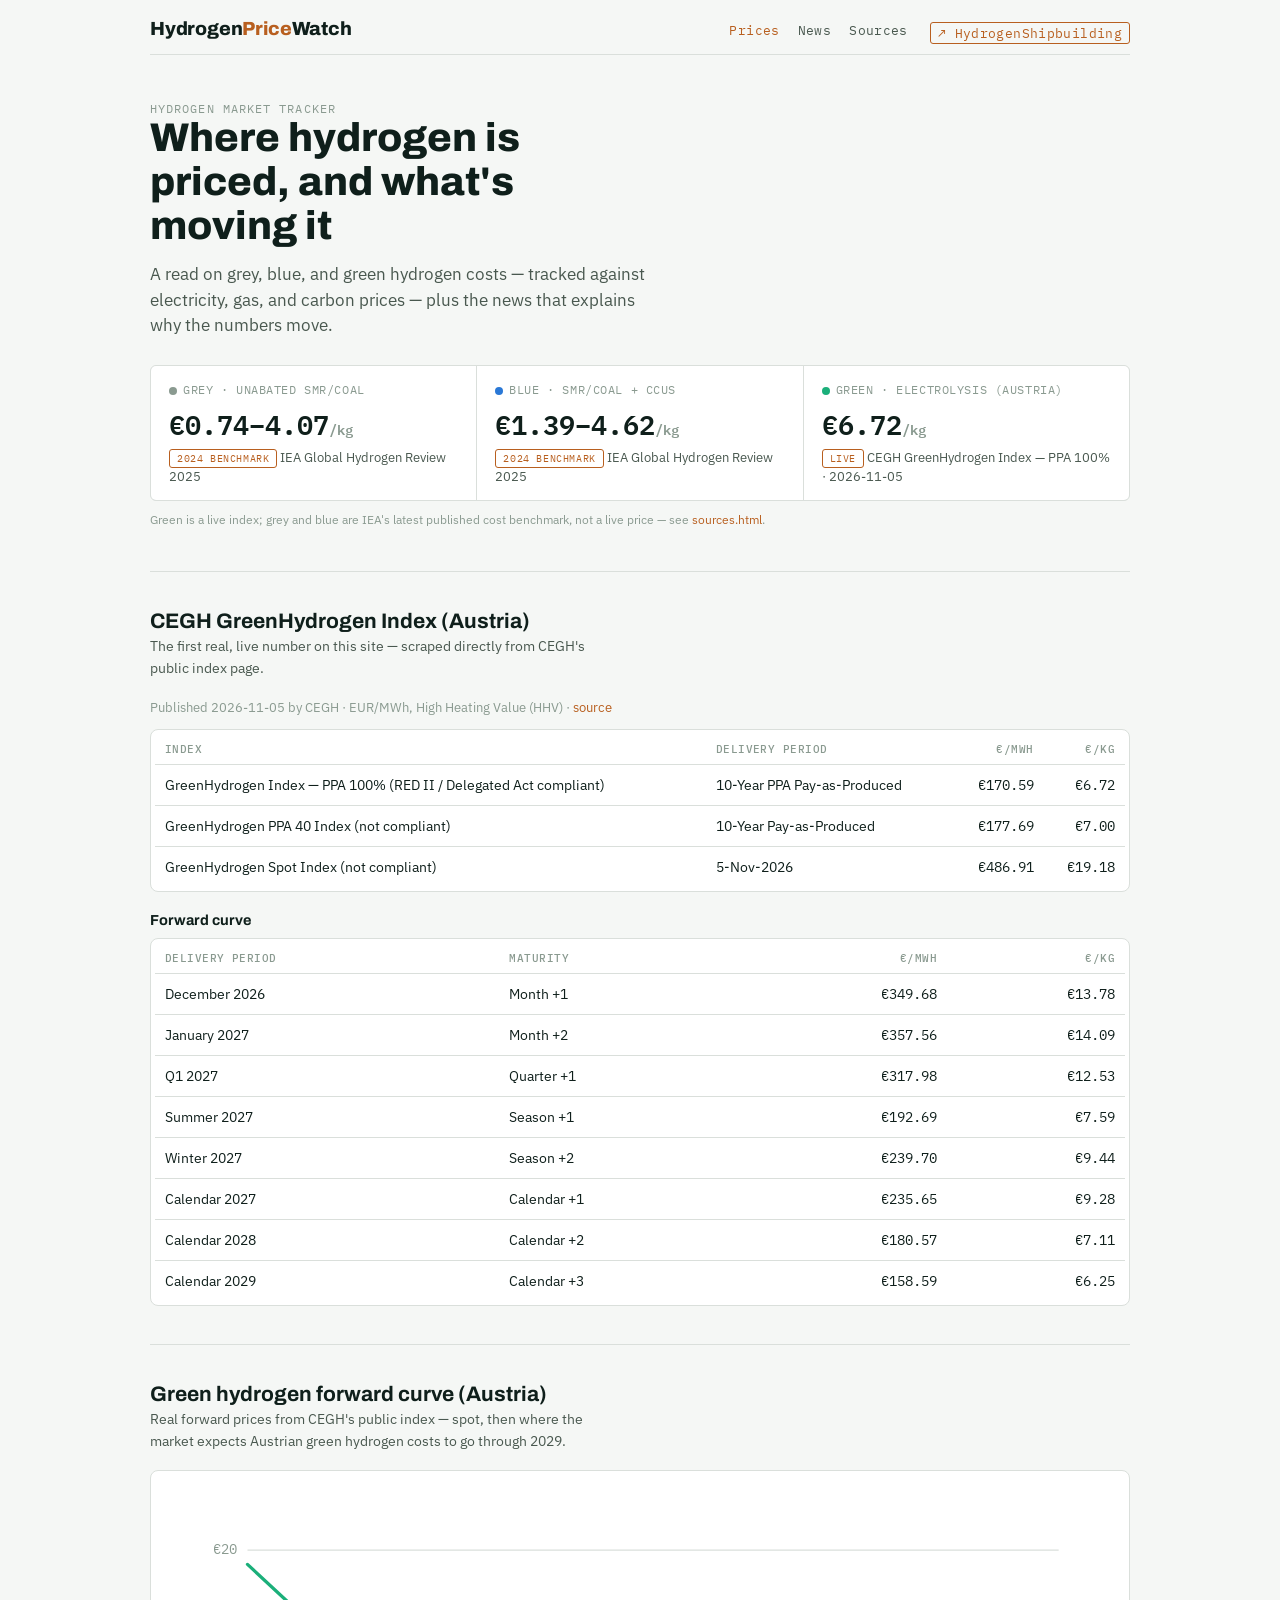
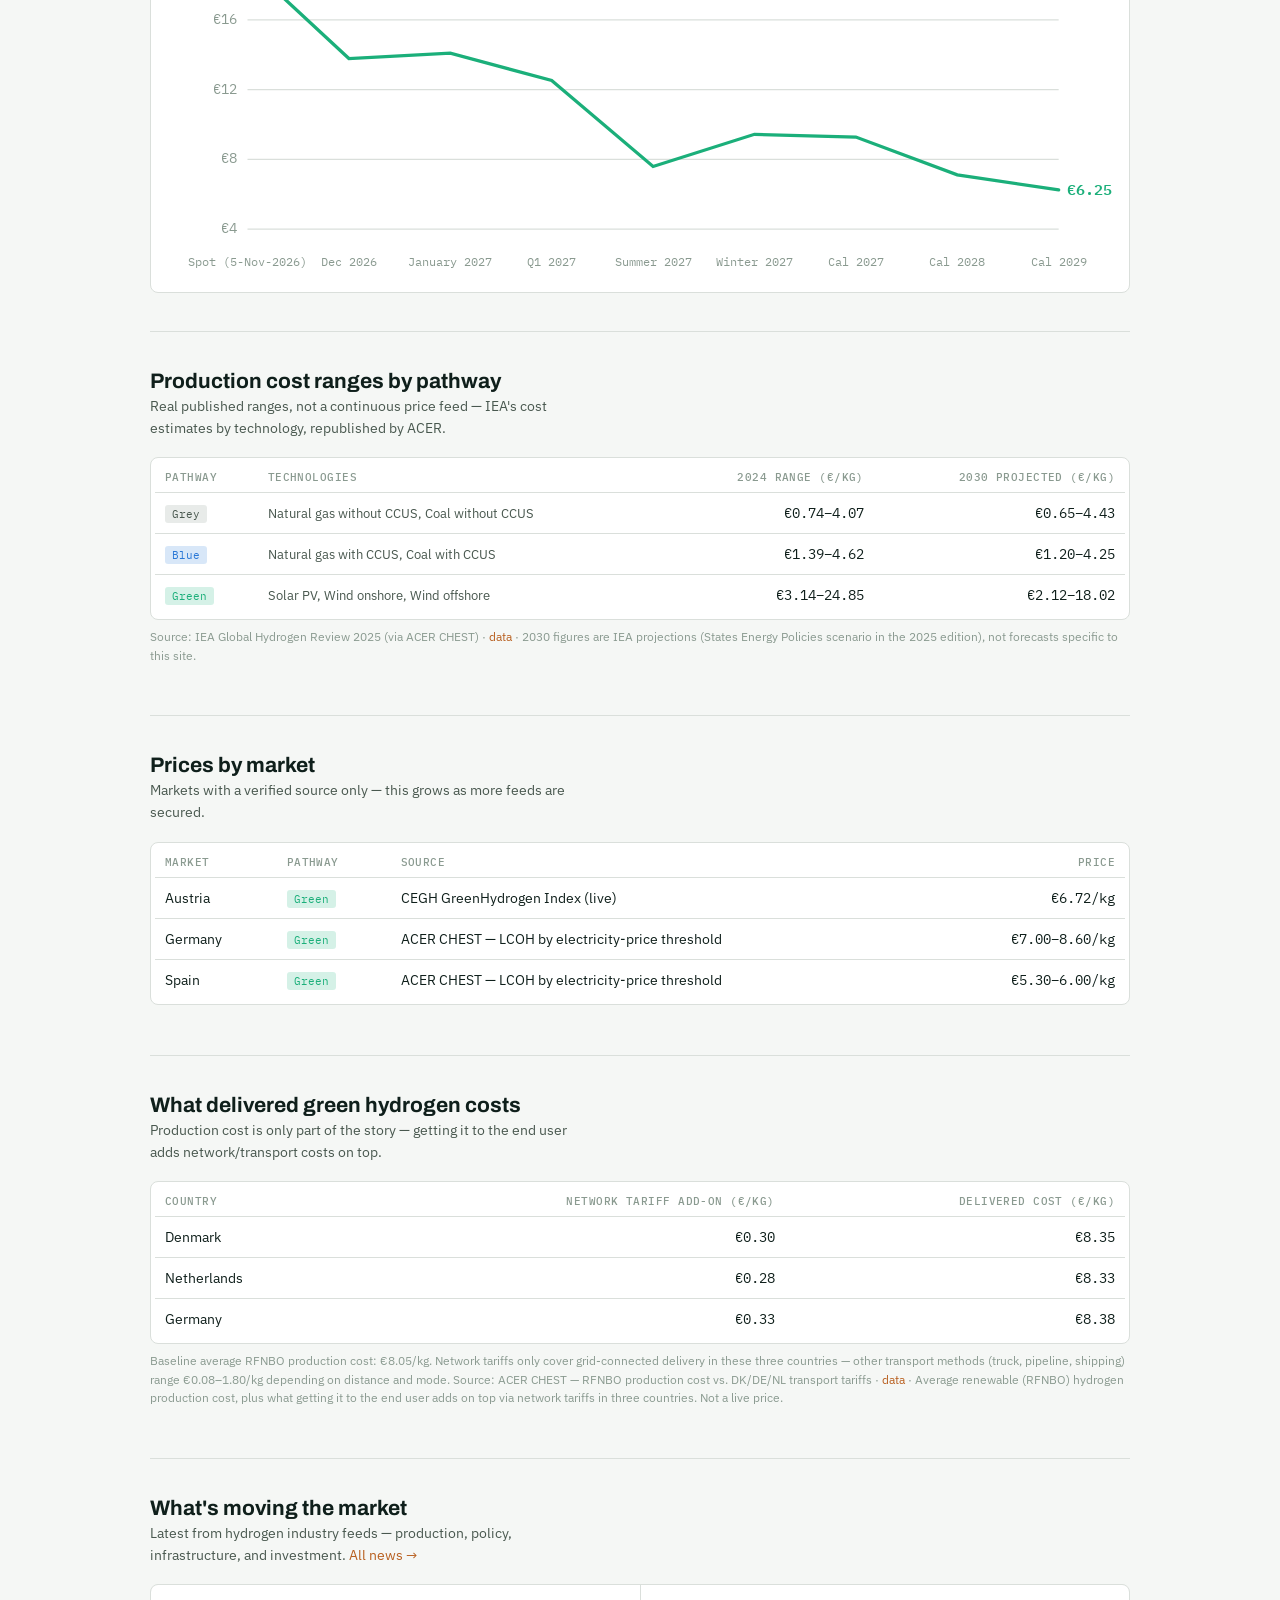
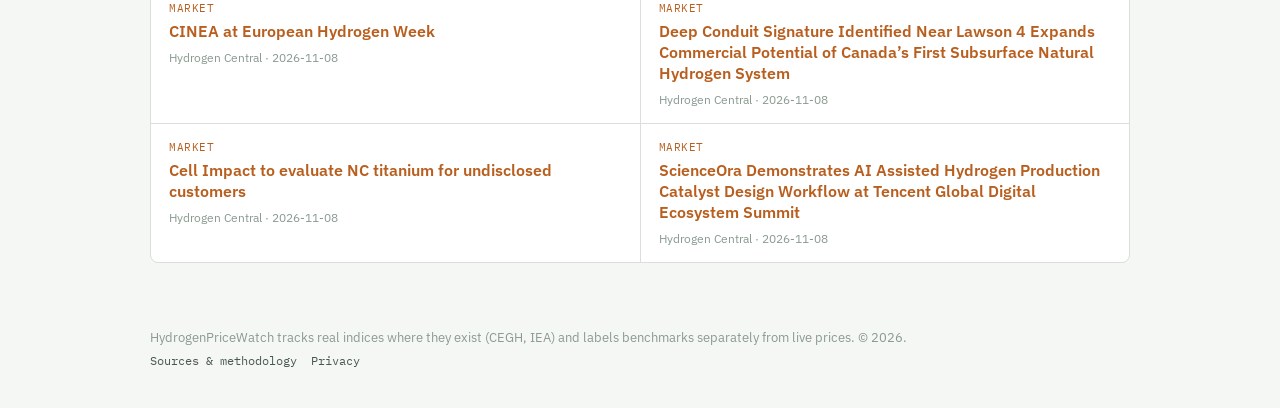
==== commit 43a48e78: "Add two more real ACER CHEST price sources: per-country LCOH and delivered cost scripts/acer_lcoh_sc" ====
--- a/index.html
+++ b/index.html
@@ -105,6 +105,16 @@
   <p id="market-footnote" style="font-size:12px;color:var(--muted);margin-top:8px;"></p>
 </section>
 
+<section id="delivered">
+  <div class="section-head">
+    <div>
+      <h2>What delivered green hydrogen costs</h2>
+      <p>Production cost is only part of the story — getting it to the end user adds network/transport costs on top.</p>
+    </div>
+  </div>
+  <div id="delivered-cost"></div>
+</section>
+
 <section id="news-preview">
   <div class="section-head">
     <div>
@@ -130,7 +140,8 @@
     HPW.loadJSON('/json/market_prices.json'),
     HPW.loadJSON('/json/news.json'),
     HPW.loadJSON('/json/cegh_index.json'),
-    HPW.loadJSON('/json/iea_hydrogen_costs.json')
+    HPW.loadJSON('/json/iea_hydrogen_costs.json'),
+    HPW.loadJSON('/json/acer_delivered_cost.json')
   ]).then(function(results){
     HPW.renderSnapshot(results[0]);
     HPW.renderChart(results[1]);
@@ -138,6 +149,7 @@
     HPW.renderNews(results[3], {targetId: 'news-grid', limit: 4});
     HPW.renderCeghIndex(results[4]);
     HPW.renderIeaCosts(results[5]);
+    HPW.renderDeliveredCost(results[6]);
   });
 </script>
 </body>
